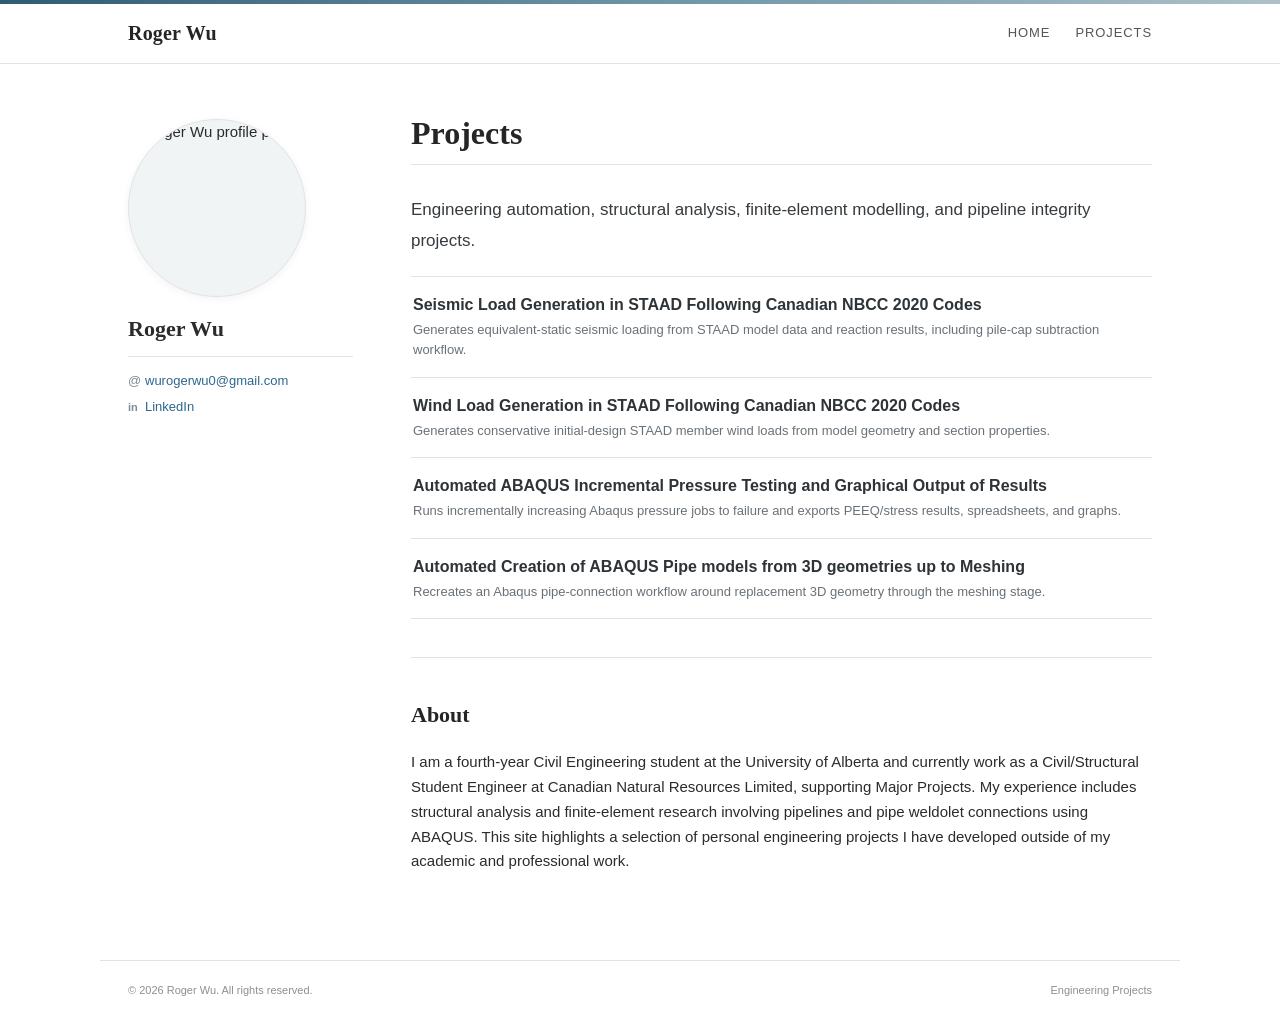
==== index.html @ 4439f19f "Publish sanitized engineering project site" ====
<!doctype html><html lang="en"><head><meta charset="utf-8"><meta name="viewport" content="width=device-width,initial-scale=1"><title>Civil Engineering Projects | Roger Wu</title><link rel="stylesheet" href="styles.css"><link rel="stylesheet" href="project-site.css"><script defer src="site.js"></script></head><body><div class="site-topline"></div><header class="topbar"><div class="topbar-inner"><a class="brand" href="index.html">Roger Wu</a><nav class="nav"><a href="index.html">Home</a><a href="projects.html">Projects</a></nav></div></header><div class="layout"><aside class="profile"><img class="profile-photo" src="https://avatars.githubusercontent.com/u/340022890?v=4" alt="Roger Wu profile photo"><h2 class="profile-name">Roger Wu</h2><div class="profile-links"><a class="email" href="mailto:wurogerwu0@gmail.com">wurogerwu0@gmail.com</a><a class="linkedin" href="https://www.linkedin.com/in/roger-wu-9042b8280/" target="_blank" rel="noreferrer">LinkedIn</a></div></aside><main class="content"><h1 class="projects-heading"><a href="projects.html">Projects</a></h1><p class="lead project-lead">Engineering automation, structural analysis, finite-element modelling, and pipeline integrity projects.</p><div class="project-list">
<a class="project-list-item" href="seismic.html"><strong>Seismic Load Generation in STAAD Following Canadian NBCC 2020 Codes</strong><span>Generates equivalent-static seismic loading from STAAD model data and reaction results, including pile-cap subtraction workflow.</span></a>
<a class="project-list-item" href="wind.html"><strong>Wind Load Generation in STAAD Following Canadian NBCC 2020 Codes</strong><span>Generates conservative initial-design STAAD member wind loads from model geometry and section properties.</span></a>
<a class="project-list-item" href="pressure.html"><strong>Automated ABAQUS Incremental Pressure Testing and Graphical Output of Results</strong><span>Runs incrementally increasing Abaqus pressure jobs to failure and exports PEEQ/stress results, spreadsheets, and graphs.</span></a>
<a class="project-list-item" href="abaqus-model-creation.html"><strong>Automated Creation of ABAQUS Pipe models from 3D geometries up to Meshing</strong><span>Recreates an Abaqus pipe-connection workflow around replacement 3D geometry through the meshing stage.</span></a>
</div><section class="home-about"><h2>About</h2><p>I am a fourth-year Civil Engineering student at the University of Alberta and currently work as a Civil/Structural Student Engineer at Canadian Natural Resources Limited, supporting Major Projects. My experience includes structural analysis and finite-element research involving pipelines and pipe weldolet connections using ABAQUS. This site highlights a selection of personal engineering projects I have developed outside of my academic and professional work.</p></section></main></div><footer><span>© 2026 Roger Wu. All rights reserved.</span><span class="footer-right">Engineering Projects</span></footer></body></html>
---- styles.css ----
:root{
  --ink:#2b2b2b;
  --muted:#6a7177;
  --link:#2d668f;
  --link-dark:#1d4d70;
  --rule:#dfe3e6;
  --panel:#f6f8f9;
  --soft:#edf3f6;
  --accent:#6f95a7;
  --accent-2:#a7bac4;
  --white:#fff;
  --max:1080px;
  --sidebar:225px;
}
*{box-sizing:border-box}
html{scroll-behavior:smooth}
body{margin:0;background:#fff;color:var(--ink);font-family:-apple-system,BlinkMacSystemFont,"Segoe UI",Roboto,Helvetica,Arial,sans-serif;font-size:15px;line-height:1.65;-webkit-font-smoothing:antialiased}
a{color:var(--link);text-decoration:none}a:hover{color:var(--link-dark);text-decoration:underline}
.site-topline{height:4px;background:linear-gradient(90deg,#315b73 0%,#6e96a7 52%,#afc0c8 100%)}
.topbar{border-bottom:1px solid var(--rule);background:rgba(255,255,255,.97);position:sticky;top:0;z-index:40}
.topbar-inner{max-width:var(--max);margin:0 auto;display:flex;align-items:center;justify-content:space-between;padding:13px 28px}
.brand{font-family:Georgia,"Times New Roman",serif;font-weight:700;font-size:20px;color:#252525;letter-spacing:.01em}.brand:hover{text-decoration:none;color:#252525}
.nav{display:flex;gap:25px;align-items:center;flex-wrap:wrap}.nav a{font-size:13px;text-transform:uppercase;letter-spacing:.07em;color:#555;padding:4px 0;border-bottom:1px solid transparent}.nav a:hover{text-decoration:none;color:var(--link);border-bottom-color:var(--link)}.nav a.active{color:var(--link-dark);border-bottom-color:var(--link-dark)}
.layout{max-width:var(--max);margin:0 auto;padding:50px 28px 70px;display:grid;grid-template-columns:var(--sidebar) minmax(0,1fr);gap:58px}
.profile{padding-top:5px}.profile .role{font-size:14px;font-weight:600;color:#3a3a3a;line-height:1.35;margin:0}.profile .institution{font-size:13px;color:var(--muted);margin:2px 0 22px}.profile-photo{width:178px;height:178px;border-radius:50%;object-fit:cover;display:block;border:1px solid #e0e4e6;background:#f1f4f5;box-shadow:0 2px 8px rgba(0,0,0,.05)}
.profile-name{font-family:Georgia,"Times New Roman",serif;font-size:22px;margin:21px 0 3px;line-height:1.25}.profile-focus{font-size:13px;color:var(--muted);line-height:1.55;margin:0 0 16px}.profile-links{display:flex;flex-direction:column;gap:5px;font-size:13px;border-top:1px solid var(--rule);padding-top:13px}.profile-links a:before{display:inline-block;width:17px;color:#7d8c94}.profile-links .email:before{content:"@"}.profile-links .linkedin:before{content:"in";font-weight:700;font-size:11px}.profile-links .github:before{content:"<>";font-size:10px}.profile-links .resume:before{content:"↓"}
.content{min-width:0}.content h1,.content h2,.content h3{font-family:Georgia,"Times New Roman",serif;color:#252525;font-weight:600}.content h1{font-size:32px;line-height:1.2;margin:0 0 26px;border-bottom:1px solid var(--rule);padding-bottom:12px}.content h2{font-size:23px;margin:35px 0 17px}.content h3{font-size:18px;margin:26px 0 9px}.content h4{font-size:14px;color:#454b50;margin:5px 0;font-weight:600}.content p{margin:0 0 16px}.lead{font-size:17px;line-height:1.78;color:#363b3f}.small{font-size:13px;color:var(--muted)}
.home-name{font-size:34px!important;border:0!important;margin-bottom:2px!important;padding:0!important}.home-rule{width:64px;height:2px;background:var(--accent);margin:15px 0 27px}.hello{font-family:Georgia,"Times New Roman",serif;font-size:18px;color:#4a4a4a;margin-bottom:18px!important}.callouts{display:grid;grid-template-columns:repeat(3,1fr);gap:15px;margin:32px 0}.callout{border-top:2px solid #8ba7b4;padding:12px 0}.callout strong{display:block;font-size:13px;text-transform:uppercase;letter-spacing:.06em;margin-bottom:3px}.callout span{font-size:13px;color:var(--muted)}
.projects-cta{display:inline-flex;align-items:center;gap:10px;margin-top:2px;padding:10px 14px;border:1px solid #c7d4da;background:#f7fafb;border-radius:4px;font-size:14px;font-weight:600;color:#315f77}.projects-cta:hover{text-decoration:none;background:#eef4f6;border-color:#91aab6;color:#244e65}.projects-cta span{font-size:18px;line-height:1;transition:transform .18s ease}.projects-cta:hover span{transform:translateX(3px)}
.home-project-grid{display:grid;grid-template-columns:repeat(2,minmax(0,1fr));gap:14px;margin-top:6px}.home-project-card{position:relative;display:block;min-height:112px;padding:18px 46px 17px 18px;border:1px solid #d5dfe4;border-radius:6px;background:linear-gradient(180deg,#fff 0%,#fbfcfd 100%);box-shadow:0 1px 2px rgba(25,45,55,.03);transition:transform .16s ease,border-color .16s ease,box-shadow .16s ease,background .16s ease}.home-project-card:hover{text-decoration:none;transform:translateY(-2px);border-color:#9fb4be;box-shadow:0 7px 18px rgba(34,62,76,.08);background:#f8fbfc}.home-project-kicker{display:block;margin-bottom:7px;font-size:10px;text-transform:uppercase;letter-spacing:.08em;font-weight:700;color:#7a8c95}.home-project-card strong{display:block;font-family:Georgia,"Times New Roman",serif;font-size:17px;line-height:1.35;color:#2d3438;font-weight:600}.home-project-arrow{position:absolute;right:17px;top:50%;transform:translateY(-50%);font-size:23px;color:#7897a6;transition:transform .16s ease,color .16s ease}.home-project-card:hover .home-project-arrow{transform:translate(4px,-50%);color:#315f77}
.section-note{font-size:13px;color:var(--muted);margin-top:-11px!important}.profile-badges{display:flex;gap:9px;flex-wrap:wrap;margin:12px 0 26px}.profile-badges a,.profile-badges span{border:1px solid #cfd9de;background:#f8fafb;border-radius:2px;padding:5px 9px;font-size:12px;color:#51636d}.profile-badges a:hover{text-decoration:none;border-color:#8aa4b1;color:#315b73}
.publications{padding-left:23px}.publications li{padding-left:7px;margin:0 0 16px}.publications em{color:#555}.citation-title{font-weight:600;color:#2d3438}.research-project{margin:36px 0 48px}.research-project h3{margin-top:0}.research-meta{font-size:13px;color:#626a70;margin-bottom:3px!important}.funding{font-size:12px;color:#7a8389;font-style:italic;margin-bottom:15px!important}.research-visual{height:210px;border:1px solid #d8e0e4;background:#f3f6f7;position:relative;overflow:hidden;margin:18px 0 16px}.research-visual svg{width:100%;height:100%;display:block}.caption{font-size:12px;color:#737b80;margin-top:-10px!important}.project-index{display:flex;gap:7px 18px;flex-wrap:wrap;border-bottom:1px solid var(--rule);padding:0 0 14px;margin:0 0 28px}.project-tab{appearance:none;border:0;background:none;padding:2px 0;font:inherit;font-size:13px;color:var(--link);cursor:pointer}.project-tab:hover{text-decoration:underline}.project-tab.active{font-weight:700;color:#2e3e47;text-decoration:none}.project-panel{display:none}.project-panel.active{display:block}.project-header{margin-bottom:18px}.project-header h2{margin:0 0 5px}.project-meta{font-size:13px;color:var(--muted)}.facts{display:flex;gap:7px;flex-wrap:wrap;margin:13px 0 21px}.facts span{background:#eef3f5;border:1px solid #d5e0e5;padding:3px 8px;font-size:12px;color:#50616a;border-radius:2px}
.tool-shell{border:1px solid #cfd7db;background:#fff;margin:20px 0 38px}.tool-head{background:#f4f6f7;border-bottom:1px solid #d7dfe3;padding:12px 15px;display:flex;align-items:center;justify-content:space-between;gap:14px;flex-wrap:wrap}.tool-head strong{font-family:Georgia,"Times New Roman",serif;font-size:16px}.runtime{font-size:11px;color:#65737b}.tool-body{padding:16px}.toolbar{display:flex;justify-content:space-between;align-items:flex-end;gap:16px;flex-wrap:wrap;margin-bottom:14px}.mode{display:flex;border:1px solid #bfcbd1}.mode button{border:0;border-right:1px solid #bfcbd1;background:#fff;padding:7px 11px;font-size:11px;font-weight:700;cursor:pointer;color:#53616a}.mode button:last-child{border-right:0}.mode button.active{background:#405f70;color:#fff}.actions{display:flex;gap:7px;flex-wrap:wrap}.btn{appearance:none;border:1px solid #315e78;background:#315e78;color:#fff;padding:7px 11px;font-size:12px;cursor:pointer;border-radius:2px}.btn.secondary{background:#fff;color:#315e78}.btn:hover{filter:brightness(.96)}
.inputs{display:grid;grid-template-columns:repeat(5,minmax(90px,1fr));gap:9px;margin:13px 0}.inputs.wind{grid-template-columns:repeat(4,minmax(130px,1fr))}.inputs label,.data-grid label{font-size:11px;font-weight:600;color:#555}.inputs input{display:block;width:100%;border:1px solid #c8d0d4;padding:7px 8px;margin-top:4px;font:inherit;font-size:12px;background:#fff}.checkbox{display:flex!important;align-items:center;gap:6px;padding:17px 0 0}.checkbox input{width:auto;margin:0}.data-grid{display:grid;grid-template-columns:1fr 1fr;gap:12px}.data-grid.three{grid-template-columns:repeat(3,1fr)}.data-grid label span{display:block;font-weight:400;color:#7d858a;margin:2px 0 4px}.data-grid textarea{width:100%;min-height:195px;resize:vertical;border:1px solid #c8d0d4;padding:8px;font-family:"SFMono-Regular",Consolas,"Liberation Mono",monospace;font-size:11px;line-height:1.45}.status{margin:13px 0;background:#f4f7f8;border-left:3px solid #7a99a8;padding:8px 10px;font-size:12px;color:#53616a}.status.error{border-left-color:#a65454;color:#8b3838;background:#fbf4f4}.metrics{display:grid;grid-template-columns:repeat(3,1fr);gap:1px;background:#dfe4e6;border:1px solid #dfe4e6;margin:13px 0}.metric{background:#fff;padding:8px 10px}.metric span{display:block;text-transform:uppercase;letter-spacing:.04em;color:#7c858a;font-size:9px}.metric strong{font-size:13px}.outputs{margin-top:14px}.output-box{border:1px solid #d0d8dc}.output-title{display:flex;justify-content:space-between;align-items:center;background:#f5f7f8;border-bottom:1px solid #d0d8dc;padding:7px 9px;font-size:11px;font-weight:700}.output-title button{border:0;background:none;color:var(--link);font-size:11px;cursor:pointer}.output-box pre{margin:0;min-height:145px;max-height:250px;overflow:auto;padding:10px;font-size:10px;background:#fff;white-space:pre-wrap}.graph{border:1px solid #d0d8dc;min-height:300px;display:flex;align-items:center;justify-content:center;background:#fff;color:#7b8489;margin-top:14px}.graph img{max-width:100%;display:block}.tech-figure{height:280px;border:1px solid #d8e0e4;background:#f6f8f9;margin:20px 0;position:relative;overflow:hidden}.tech-figure svg{width:100%;height:100%;display:block}.runtime-line{font-size:12px;color:#66747c;border-top:1px solid var(--rule);padding-top:14px;margin-top:28px}.runtime-dot{width:7px;height:7px;border-radius:50%;background:#7e9ead;display:inline-block;margin-right:6px}
.cv-section{margin:0 0 33px}.cv-row{display:grid;grid-template-columns:minmax(0,1fr) auto;gap:20px;margin:0 0 18px}.cv-row strong{display:block}.cv-row .sub{font-size:13px;color:#5e676d}.cv-row time{font-size:12px;color:#6f777c;white-space:nowrap}.bullets{margin:7px 0 0;padding-left:19px}.bullets li{margin:4px 0}.skills-table{border-collapse:collapse;width:100%}.skills-table th,.skills-table td{border-top:1px solid var(--rule);padding:9px 7px;text-align:left;vertical-align:top}.skills-table th{width:125px;font-size:12px;text-transform:uppercase;letter-spacing:.04em;color:#657078}
footer{border-top:1px solid var(--rule);max-width:var(--max);margin:0 auto;padding:20px 28px 35px;color:#8a9094;font-size:11px;display:flex;justify-content:space-between;gap:20px}.footer-right{text-align:right}
@media(max-width:800px){.topbar-inner{align-items:flex-start;gap:10px}.nav{gap:10px 15px}.nav a{font-size:11px}.layout{grid-template-columns:1fr;gap:30px;padding-top:30px}.profile{text-align:center}.profile-photo{margin:0 auto;width:150px;height:150px}.profile-links{align-items:center}.content h1{font-size:28px}.callouts{grid-template-columns:1fr}.home-project-grid{grid-template-columns:1fr}.inputs,.inputs.wind{grid-template-columns:repeat(2,1fr)}.data-grid,.data-grid.three{grid-template-columns:1fr}.metrics{grid-template-columns:repeat(2,1fr)}.profile-badges{justify-content:center}footer{flex-direction:column}.footer-right{text-align:left}}
@media(max-width:480px){.topbar-inner{display:block}.brand{display:block;margin-bottom:8px}.nav{gap:8px 13px}.layout{padding-left:18px;padding-right:18px}.inputs,.inputs.wind,.metrics{grid-template-columns:1fr}.cv-row{grid-template-columns:1fr}.cv-row time{margin-top:-12px}.home-project-card{min-height:100px;padding:16px 42px 15px 15px}.home-project-card strong{font-size:16px}}
---- project-site.css ----
/* Project-specific layout kept intentionally plain. */
.projects-heading{font-family:Georgia,"Times New Roman",serif!important;font-size:32px!important;line-height:1.2;margin:0 0 25px!important;border-bottom:1px solid var(--rule)!important;padding-bottom:12px!important}.projects-heading a{color:#252525}.projects-heading a:hover{color:var(--link);text-decoration:none}.project-lead{margin-top:30px!important;margin-bottom:20px!important}
.project-list{margin:4px 0 38px;border-top:1px solid #dfe3e6}.project-list-item{display:block;padding:17px 2px 16px;border-bottom:1px solid #dfe3e6;color:#2b2b2b}.project-list-item:hover{text-decoration:none;background:#fafafa}.project-list-item strong{display:block;font-family:-apple-system,BlinkMacSystemFont,"Segoe UI",Roboto,Helvetica,Arial,sans-serif;font-size:16px;line-height:1.4;font-weight:600;color:#2d3337;margin-bottom:4px}.project-list-item span{display:block;font-size:13px;line-height:1.55;color:#697178;max-width:720px}.home-about{border-top:1px solid var(--rule);padding-top:4px;margin-top:18px}.home-about h2{font-size:22px}.home-about p{max-width:760px}
.project-page-tabs{display:flex;flex-wrap:wrap;gap:0;margin:0 0 28px;padding-bottom:10px;border-bottom:1px solid var(--rule)}.project-page-tabs a{font-family:-apple-system,BlinkMacSystemFont,"Segoe UI",Roboto,Helvetica,Arial,sans-serif;font-size:12px;color:#59656c;padding:2px 14px 2px 0;margin-right:14px;border-right:1px solid #d6dcdf}.project-page-tabs a:last-child{border-right:0}.project-page-tabs a:hover{color:#245d7c;text-decoration:underline}.project-page-tabs a.active{font-weight:700;color:#2e3e47}
.simple-download{font-weight:600}.tools-line{font-size:12.5px;color:#687178;border-top:1px solid var(--rule);padding-top:12px;margin-top:30px!important}.project-bullets{margin:8px 0 30px;padding-left:20px}.project-bullets li{margin:6px 0}
/* Keep the interactive tools utilitarian rather than app-like. */
.tool-shell{border:1px solid #cfd7db;box-shadow:none}.tool-head{background:#f7f7f7}.btn{border-radius:0!important;background:#fff!important;color:#333!important;border:1px solid #999!important;font-weight:400!important}.btn:hover{background:#f2f2f2!important}.mode button{border-radius:0!important;background:#fff!important;color:#444!important}.mode button.active{background:#e9e9e9!important;color:#222!important}.output-title button{font-weight:400}.runtime-line{color:#72787c}.runtime-dot{background:#999}
.profile{padding-top:5px}.profile-photo{margin-bottom:18px}.profile-name{margin-top:0!important}.profile-links{margin-top:13px}.profile-links .email:before{content:"@"}.profile-links .linkedin:before{content:"in"}.profile .role,.profile .institution,.profile-focus,.profile-links .github,.profile-links .resume{display:none!important}
@media(max-width:800px){.project-page-tabs a{font-size:11px;margin-right:9px;padding-right:9px}.project-list-item{padding:14px 1px}.project-list-item strong{font-size:15px}}
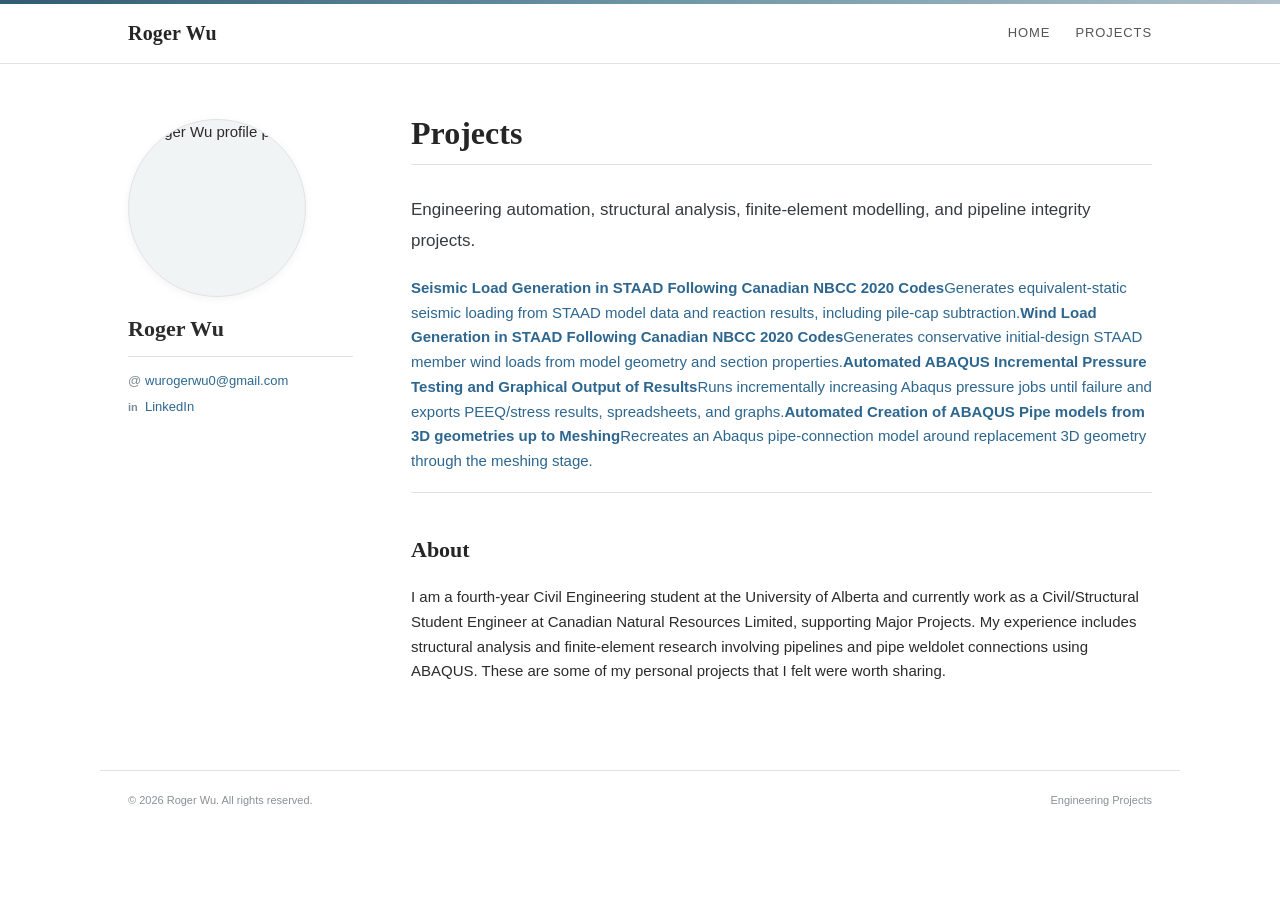
==== commit e097e6e6: "Refine homepage project grid and about text" ====
--- a/index.html
+++ b/index.html
@@ -1,6 +1 @@
-<!doctype html><html lang="en"><head><meta charset="utf-8"><meta name="viewport" content="width=device-width,initial-scale=1"><title>Civil Engineering Projects | Roger Wu</title><link rel="stylesheet" href="styles.css"><link rel="stylesheet" href="project-site.css"><script defer src="site.js"></script></head><body><div class="site-topline"></div><header class="topbar"><div class="topbar-inner"><a class="brand" href="index.html">Roger Wu</a><nav class="nav"><a href="index.html">Home</a><a href="projects.html">Projects</a></nav></div></header><div class="layout"><aside class="profile"><img class="profile-photo" src="https://avatars.githubusercontent.com/u/340022890?v=4" alt="Roger Wu profile photo"><h2 class="profile-name">Roger Wu</h2><div class="profile-links"><a class="email" href="mailto:wurogerwu0@gmail.com">wurogerwu0@gmail.com</a><a class="linkedin" href="https://www.linkedin.com/in/roger-wu-9042b8280/" target="_blank" rel="noreferrer">LinkedIn</a></div></aside><main class="content"><h1 class="projects-heading"><a href="projects.html">Projects</a></h1><p class="lead project-lead">Engineering automation, structural analysis, finite-element modelling, and pipeline integrity projects.</p><div class="project-list">
-<a class="project-list-item" href="seismic.html"><strong>Seismic Load Generation in STAAD Following Canadian NBCC 2020 Codes</strong><span>Generates equivalent-static seismic loading from STAAD model data and reaction results, including pile-cap subtraction workflow.</span></a>
-<a class="project-list-item" href="wind.html"><strong>Wind Load Generation in STAAD Following Canadian NBCC 2020 Codes</strong><span>Generates conservative initial-design STAAD member wind loads from model geometry and section properties.</span></a>
-<a class="project-list-item" href="pressure.html"><strong>Automated ABAQUS Incremental Pressure Testing and Graphical Output of Results</strong><span>Runs incrementally increasing Abaqus pressure jobs to failure and exports PEEQ/stress results, spreadsheets, and graphs.</span></a>
-<a class="project-list-item" href="abaqus-model-creation.html"><strong>Automated Creation of ABAQUS Pipe models from 3D geometries up to Meshing</strong><span>Recreates an Abaqus pipe-connection workflow around replacement 3D geometry through the meshing stage.</span></a>
-</div><section class="home-about"><h2>About</h2><p>I am a fourth-year Civil Engineering student at the University of Alberta and currently work as a Civil/Structural Student Engineer at Canadian Natural Resources Limited, supporting Major Projects. My experience includes structural analysis and finite-element research involving pipelines and pipe weldolet connections using ABAQUS. This site highlights a selection of personal engineering projects I have developed outside of my academic and professional work.</p></section></main></div><footer><span>© 2026 Roger Wu. All rights reserved.</span><span class="footer-right">Engineering Projects</span></footer></body></html>+<!doctype html><html lang="en"><head><meta charset="utf-8"><meta name="viewport" content="width=device-width,initial-scale=1"><title>Civil Engineering Projects | Roger Wu</title><link rel="stylesheet" href="styles.css"><link rel="stylesheet" href="project-site.css"><script defer src="site.js"></script></head><body><div class="site-topline"></div><header class="topbar"><div class="topbar-inner"><a class="brand" href="index.html">Roger Wu</a><nav class="nav"><a href="index.html">Home</a><a href="projects.html">Projects</a></nav></div></header><div class="layout"><aside class="profile"><img class="profile-photo" src="https://avatars.githubusercontent.com/u/340022890?v=4" alt="Roger Wu profile photo"><h2 class="profile-name">Roger Wu</h2><div class="profile-links"><a class="email" href="mailto:wurogerwu0@gmail.com">wurogerwu0@gmail.com</a><a class="linkedin" href="https://www.linkedin.com/in/roger-wu-9042b8280/" target="_blank" rel="noreferrer">LinkedIn</a></div></aside><main class="content"><h1 class="projects-heading"><a href="projects.html">Projects</a></h1><p class="lead project-lead">Engineering automation, structural analysis, finite-element modelling, and pipeline integrity projects.</p><div class="project-grid"><a class="project-card" href="seismic.html"><strong>Seismic Load Generation in STAAD Following Canadian NBCC 2020 Codes</strong><span>Generates equivalent-static seismic loading from STAAD model data and reaction results, including pile-cap subtraction.</span></a><a class="project-card" href="wind.html"><strong>Wind Load Generation in STAAD Following Canadian NBCC 2020 Codes</strong><span>Generates conservative initial-design STAAD member wind loads from model geometry and section properties.</span></a><a class="project-card" href="pressure.html"><strong>Automated ABAQUS Incremental Pressure Testing and Graphical Output of Results</strong><span>Runs incrementally increasing Abaqus pressure jobs until failure and exports PEEQ/stress results, spreadsheets, and graphs.</span></a><a class="project-card" href="abaqus-model-creation.html"><strong>Automated Creation of ABAQUS Pipe models from 3D geometries up to Meshing</strong><span>Recreates an Abaqus pipe-connection model around replacement 3D geometry through the meshing stage.</span></a></div><section class="home-about"><h2>About</h2><p>I am a fourth-year Civil Engineering student at the University of Alberta and currently work as a Civil/Structural Student Engineer at Canadian Natural Resources Limited, supporting Major Projects. My experience includes structural analysis and finite-element research involving pipelines and pipe weldolet connections using ABAQUS. These are some of my personal projects that I felt were worth sharing.</p></section></main></div><footer><span>© 2026 Roger Wu. All rights reserved.</span><span class="footer-right">Engineering Projects</span></footer></body></html>
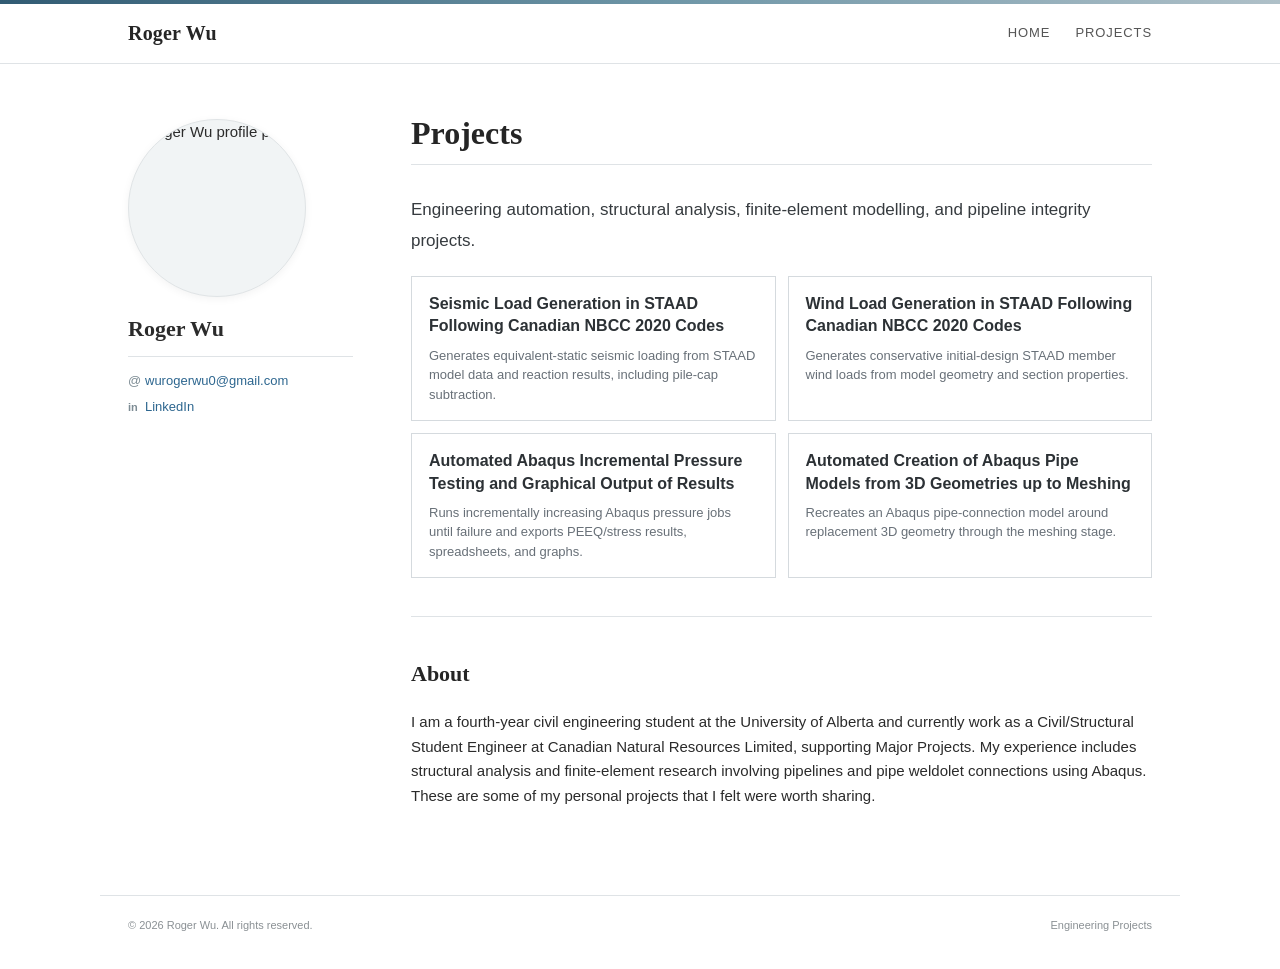
==== commit fd8eb2c1: "Normalize website capitalization" ====
--- a/index.html
+++ b/index.html
@@ -1 +1 @@
-<!doctype html><html lang="en"><head><meta charset="utf-8"><meta name="viewport" content="width=device-width,initial-scale=1"><title>Civil Engineering Projects | Roger Wu</title><link rel="stylesheet" href="styles.css"><link rel="stylesheet" href="project-site.css"><script defer src="site.js"></script></head><body><div class="site-topline"></div><header class="topbar"><div class="topbar-inner"><a class="brand" href="index.html">Roger Wu</a><nav class="nav"><a href="index.html">Home</a><a href="projects.html">Projects</a></nav></div></header><div class="layout"><aside class="profile"><img class="profile-photo" src="https://avatars.githubusercontent.com/u/340022890?v=4" alt="Roger Wu profile photo"><h2 class="profile-name">Roger Wu</h2><div class="profile-links"><a class="email" href="mailto:wurogerwu0@gmail.com">wurogerwu0@gmail.com</a><a class="linkedin" href="https://www.linkedin.com/in/roger-wu-9042b8280/" target="_blank" rel="noreferrer">LinkedIn</a></div></aside><main class="content"><h1 class="projects-heading"><a href="projects.html">Projects</a></h1><p class="lead project-lead">Engineering automation, structural analysis, finite-element modelling, and pipeline integrity projects.</p><div class="project-grid"><a class="project-card" href="seismic.html"><strong>Seismic Load Generation in STAAD Following Canadian NBCC 2020 Codes</strong><span>Generates equivalent-static seismic loading from STAAD model data and reaction results, including pile-cap subtraction.</span></a><a class="project-card" href="wind.html"><strong>Wind Load Generation in STAAD Following Canadian NBCC 2020 Codes</strong><span>Generates conservative initial-design STAAD member wind loads from model geometry and section properties.</span></a><a class="project-card" href="pressure.html"><strong>Automated ABAQUS Incremental Pressure Testing and Graphical Output of Results</strong><span>Runs incrementally increasing Abaqus pressure jobs until failure and exports PEEQ/stress results, spreadsheets, and graphs.</span></a><a class="project-card" href="abaqus-model-creation.html"><strong>Automated Creation of ABAQUS Pipe models from 3D geometries up to Meshing</strong><span>Recreates an Abaqus pipe-connection model around replacement 3D geometry through the meshing stage.</span></a></div><section class="home-about"><h2>About</h2><p>I am a fourth-year Civil Engineering student at the University of Alberta and currently work as a Civil/Structural Student Engineer at Canadian Natural Resources Limited, supporting Major Projects. My experience includes structural analysis and finite-element research involving pipelines and pipe weldolet connections using ABAQUS. These are some of my personal projects that I felt were worth sharing.</p></section></main></div><footer><span>© 2026 Roger Wu. All rights reserved.</span><span class="footer-right">Engineering Projects</span></footer></body></html>+<!doctype html><html lang="en"><head><meta charset="utf-8"><meta name="viewport" content="width=device-width,initial-scale=1"><title>Civil Engineering Projects | Roger Wu</title><link rel="stylesheet" href="styles.css"><link rel="stylesheet" href="project-site.css"><script defer src="site.js"></script></head><body><div class="site-topline"></div><header class="topbar"><div class="topbar-inner"><a class="brand" href="index.html">Roger Wu</a><nav class="nav"><a href="index.html">Home</a><a href="projects.html">Projects</a></nav></div></header><div class="layout"><aside class="profile"><img class="profile-photo" src="https://avatars.githubusercontent.com/u/340022890?v=4" alt="Roger Wu profile photo"><h2 class="profile-name">Roger Wu</h2><div class="profile-links"><a class="email" href="mailto:wurogerwu0@gmail.com">wurogerwu0@gmail.com</a><a class="linkedin" href="https://www.linkedin.com/in/roger-wu-9042b8280/" target="_blank" rel="noreferrer">LinkedIn</a></div></aside><main class="content"><h1 class="projects-heading"><a href="projects.html">Projects</a></h1><p class="lead project-lead">Engineering automation, structural analysis, finite-element modelling, and pipeline integrity projects.</p><div class="project-grid"><a class="project-card" href="seismic.html"><strong>Seismic Load Generation in STAAD Following Canadian NBCC 2020 Codes</strong><span>Generates equivalent-static seismic loading from STAAD model data and reaction results, including pile-cap subtraction.</span></a><a class="project-card" href="wind.html"><strong>Wind Load Generation in STAAD Following Canadian NBCC 2020 Codes</strong><span>Generates conservative initial-design STAAD member wind loads from model geometry and section properties.</span></a><a class="project-card" href="pressure.html"><strong>Automated Abaqus Incremental Pressure Testing and Graphical Output of Results</strong><span>Runs incrementally increasing Abaqus pressure jobs until failure and exports PEEQ/stress results, spreadsheets, and graphs.</span></a><a class="project-card" href="abaqus-model-creation.html"><strong>Automated Creation of Abaqus Pipe Models from 3D Geometries up to Meshing</strong><span>Recreates an Abaqus pipe-connection model around replacement 3D geometry through the meshing stage.</span></a></div><section class="home-about"><h2>About</h2><p>I am a fourth-year civil engineering student at the University of Alberta and currently work as a Civil/Structural Student Engineer at Canadian Natural Resources Limited, supporting Major Projects. My experience includes structural analysis and finite-element research involving pipelines and pipe weldolet connections using Abaqus. These are some of my personal projects that I felt were worth sharing.</p></section></main></div><footer><span>© 2026 Roger Wu. All rights reserved.</span><span class="footer-right">Engineering Projects</span></footer></body></html>
--- a/project-site.css
+++ b/project-site.css
@@ -1,9 +1,9 @@
-/* Project-specific layout kept intentionally plain. */
+/* Project pages are intentionally plain and academic. */
 .projects-heading{font-family:Georgia,"Times New Roman",serif!important;font-size:32px!important;line-height:1.2;margin:0 0 25px!important;border-bottom:1px solid var(--rule)!important;padding-bottom:12px!important}.projects-heading a{color:#252525}.projects-heading a:hover{color:var(--link);text-decoration:none}.project-lead{margin-top:30px!important;margin-bottom:20px!important}
-.project-list{margin:4px 0 38px;border-top:1px solid #dfe3e6}.project-list-item{display:block;padding:17px 2px 16px;border-bottom:1px solid #dfe3e6;color:#2b2b2b}.project-list-item:hover{text-decoration:none;background:#fafafa}.project-list-item strong{display:block;font-family:-apple-system,BlinkMacSystemFont,"Segoe UI",Roboto,Helvetica,Arial,sans-serif;font-size:16px;line-height:1.4;font-weight:600;color:#2d3337;margin-bottom:4px}.project-list-item span{display:block;font-size:13px;line-height:1.55;color:#697178;max-width:720px}.home-about{border-top:1px solid var(--rule);padding-top:4px;margin-top:18px}.home-about h2{font-size:22px}.home-about p{max-width:760px}
+.project-grid{display:grid;grid-template-columns:repeat(2,minmax(0,1fr));gap:12px;margin:8px 0 38px}.project-card{display:block;border:1px solid #d5dade;background:#fff;padding:16px 17px;color:#2b2b2b;min-height:118px;border-radius:0}.project-card:hover{background:#fafafa;text-decoration:none;border-color:#bfc7cc}.project-card strong{display:block;font-family:-apple-system,BlinkMacSystemFont,"Segoe UI",Roboto,Helvetica,Arial,sans-serif;font-size:16px;line-height:1.4;font-weight:600;color:#2c3135;margin-bottom:8px}.project-card span{display:block;font-size:13px;line-height:1.5;color:#687078}.home-about{border-top:1px solid var(--rule);padding-top:4px;margin-top:18px}.home-about h2{font-size:22px}.home-about p{max-width:760px}
 .project-page-tabs{display:flex;flex-wrap:wrap;gap:0;margin:0 0 28px;padding-bottom:10px;border-bottom:1px solid var(--rule)}.project-page-tabs a{font-family:-apple-system,BlinkMacSystemFont,"Segoe UI",Roboto,Helvetica,Arial,sans-serif;font-size:12px;color:#59656c;padding:2px 14px 2px 0;margin-right:14px;border-right:1px solid #d6dcdf}.project-page-tabs a:last-child{border-right:0}.project-page-tabs a:hover{color:#245d7c;text-decoration:underline}.project-page-tabs a.active{font-weight:700;color:#2e3e47}
 .simple-download{font-weight:600}.tools-line{font-size:12.5px;color:#687178;border-top:1px solid var(--rule);padding-top:12px;margin-top:30px!important}.project-bullets{margin:8px 0 30px;padding-left:20px}.project-bullets li{margin:6px 0}
-/* Keep the interactive tools utilitarian rather than app-like. */
-.tool-shell{border:1px solid #cfd7db;box-shadow:none}.tool-head{background:#f7f7f7}.btn{border-radius:0!important;background:#fff!important;color:#333!important;border:1px solid #999!important;font-weight:400!important}.btn:hover{background:#f2f2f2!important}.mode button{border-radius:0!important;background:#fff!important;color:#444!important}.mode button.active{background:#e9e9e9!important;color:#222!important}.output-title button{font-weight:400}.runtime-line{color:#72787c}.runtime-dot{background:#999}
+/* Spreadsheet-style web tools */
+.tool-shell{border:1px solid #bfc5c9;box-shadow:none;background:#fff;border-radius:0;overflow:hidden}.tool-head{background:#fff;border-bottom:1px solid #bfc5c9;padding:8px 10px}.tool-body{padding:12px}.toolbar{display:flex;justify-content:space-between;gap:16px;align-items:flex-start;margin-bottom:12px}.btn,.mode button,.sheet-action{border-radius:0!important;background:#fff!important;color:#222!important;border:1px solid #8f969a!important;font-weight:400!important;padding:5px 9px}.btn:hover,.mode button:hover,.sheet-action:hover{background:#f2f2f2!important}.mode button.active{background:#e9e9e9!important;color:#111!important}.sheet-params{display:grid;grid-template-columns:repeat(5,minmax(90px,1fr));gap:0;border:1px solid #9da3a7;margin:10px 0 14px;max-width:760px;border-radius:0;overflow:hidden}.sheet-params.wind{grid-template-columns:repeat(3,minmax(110px,1fr));max-width:500px}.sheet-params label{display:block;margin:0;border-right:1px solid #9da3a7;font-size:11px;font-weight:600;text-align:center;background:#f5f5f5}.sheet-params label:last-child{border-right:0}.sheet-params span{display:block;padding:4px 5px;border-bottom:1px solid #9da3a7}.sheet-params input{display:block;width:100%;box-sizing:border-box;border:0;border-radius:0;padding:6px 5px;text-align:center;background:#fff;font:inherit;font-weight:400}.sheet-grid-wrap{display:grid;grid-template-columns:repeat(2,minmax(0,1fr));gap:12px}.sheet-grid-wrap.three{grid-template-columns:1fr 1.65fr 2fr}.sheet-block{border:1px solid #9da3a7;background:#fff;min-width:0;border-radius:0;overflow:hidden}.sheet-title{display:flex;justify-content:space-between;align-items:center;border-bottom:1px solid #9da3a7;padding:5px 7px;font-size:11px;font-weight:700;background:#f5f5f5}.sheet-actions{display:flex;gap:5px;flex-wrap:wrap}.sheet-action{font-size:10px;padding:2px 6px!important}.sheet-scroll{overflow:auto;max-height:300px}.sheet-table{border-collapse:collapse;width:100%;min-width:420px;font-family:-apple-system,BlinkMacSystemFont,"Segoe UI",Roboto,Helvetica,Arial,sans-serif;font-size:11px}.sheet-table th,.sheet-table td{border-right:1px solid #b7bdc1;border-bottom:1px solid #b7bdc1;padding:4px 5px;min-width:58px;height:22px;text-align:center;white-space:nowrap}.sheet-table th{background:#f3f3f3;font-weight:600}.sheet-table td{background:#fff;outline:none}.sheet-table td:focus{box-shadow:inset 0 0 0 1px #5b7f93}.sheet-table th:last-child,.sheet-table td:last-child{border-right:0}.status{margin:12px 0;font-size:12px;color:#5f666b}.metrics{display:flex;flex-wrap:wrap;gap:8px;margin:8px 0 12px}.metric{border:1px solid #c6cbce;padding:6px 8px;min-width:110px;background:#fff;border-radius:0}.metric span{display:block;font-size:10px;color:#6a7176}.metric strong{display:block;font-size:12px;margin-top:2px}.data-grid.outputs{display:grid;grid-template-columns:repeat(2,minmax(0,1fr));gap:12px}.output-box{border:1px solid #aeb5b9;background:#fff;border-radius:0;overflow:hidden}.output-title{display:flex;justify-content:space-between;align-items:center;padding:5px 7px;border-bottom:1px solid #aeb5b9;background:#f5f5f5;font-size:11px;font-weight:600}.output-title button{font-size:10px;border:1px solid #999;background:#fff;padding:2px 6px;border-radius:0}.output-box pre{margin:0;padding:8px;min-height:110px;overflow:auto;background:#fff;font-size:11px}.runtime-line{color:#72787c}.runtime-dot{background:#999}
 .profile{padding-top:5px}.profile-photo{margin-bottom:18px}.profile-name{margin-top:0!important}.profile-links{margin-top:13px}.profile-links .email:before{content:"@"}.profile-links .linkedin:before{content:"in"}.profile .role,.profile .institution,.profile-focus,.profile-links .github,.profile-links .resume{display:none!important}
-@media(max-width:800px){.project-page-tabs a{font-size:11px;margin-right:9px;padding-right:9px}.project-list-item{padding:14px 1px}.project-list-item strong{font-size:15px}}+@media(max-width:900px){.sheet-grid-wrap.three{grid-template-columns:1fr}.sheet-params{grid-template-columns:repeat(2,minmax(100px,1fr))}.sheet-params label{border-bottom:1px solid #9da3a7}.project-grid{grid-template-columns:1fr}}@media(max-width:800px){.project-page-tabs a{font-size:11px;margin-right:9px;padding-right:9px}.sheet-grid-wrap,.data-grid.outputs{grid-template-columns:1fr}.project-card{min-height:0}.project-card strong{font-size:15px}}
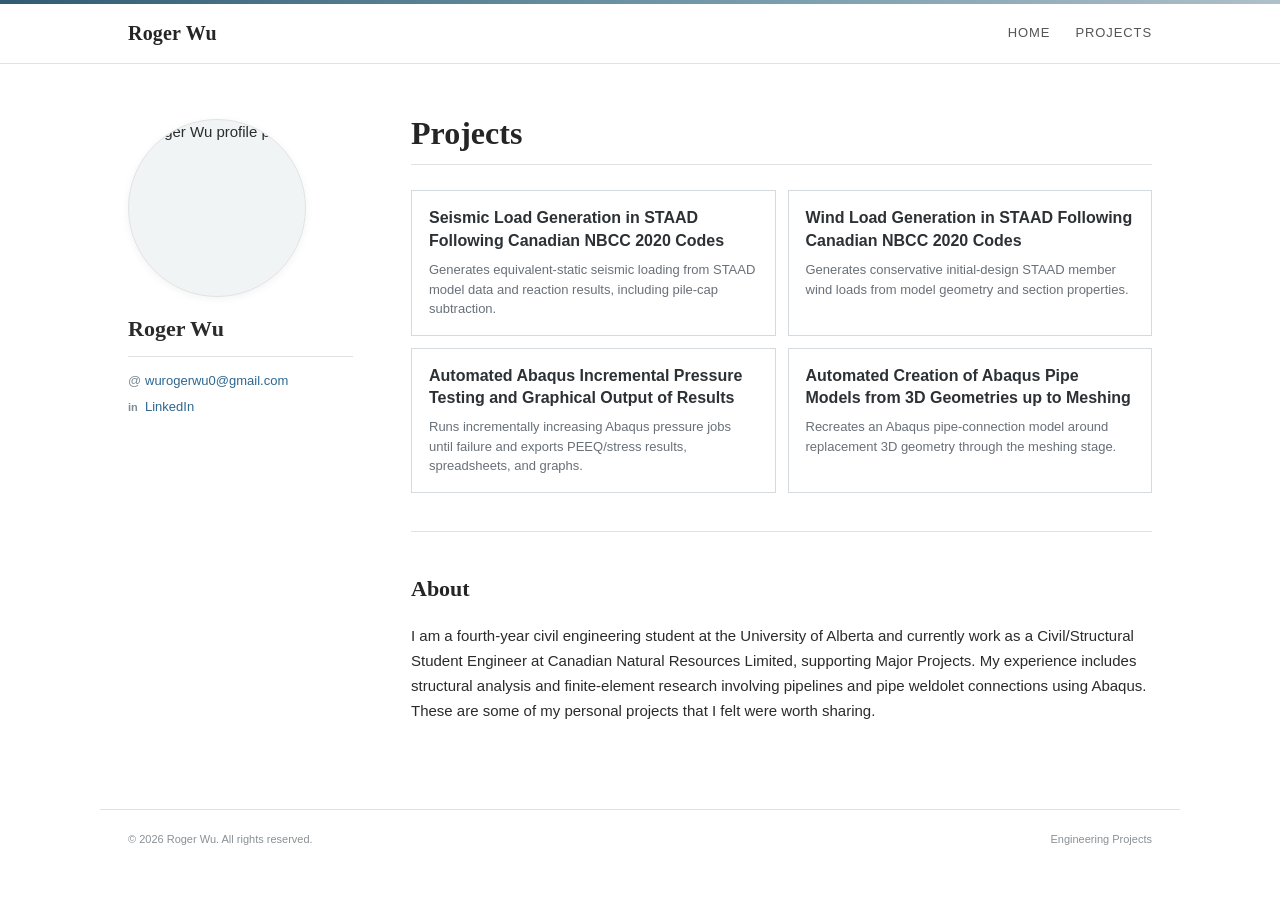
==== commit 1b526020: "Remove project intro sentence from homepage" ====
--- a/index.html
+++ b/index.html
@@ -1 +1 @@
-<!doctype html><html lang="en"><head><meta charset="utf-8"><meta name="viewport" content="width=device-width,initial-scale=1"><title>Civil Engineering Projects | Roger Wu</title><link rel="stylesheet" href="styles.css"><link rel="stylesheet" href="project-site.css"><script defer src="site.js"></script></head><body><div class="site-topline"></div><header class="topbar"><div class="topbar-inner"><a class="brand" href="index.html">Roger Wu</a><nav class="nav"><a href="index.html">Home</a><a href="projects.html">Projects</a></nav></div></header><div class="layout"><aside class="profile"><img class="profile-photo" src="https://avatars.githubusercontent.com/u/340022890?v=4" alt="Roger Wu profile photo"><h2 class="profile-name">Roger Wu</h2><div class="profile-links"><a class="email" href="mailto:wurogerwu0@gmail.com">wurogerwu0@gmail.com</a><a class="linkedin" href="https://www.linkedin.com/in/roger-wu-9042b8280/" target="_blank" rel="noreferrer">LinkedIn</a></div></aside><main class="content"><h1 class="projects-heading"><a href="projects.html">Projects</a></h1><p class="lead project-lead">Engineering automation, structural analysis, finite-element modelling, and pipeline integrity projects.</p><div class="project-grid"><a class="project-card" href="seismic.html"><strong>Seismic Load Generation in STAAD Following Canadian NBCC 2020 Codes</strong><span>Generates equivalent-static seismic loading from STAAD model data and reaction results, including pile-cap subtraction.</span></a><a class="project-card" href="wind.html"><strong>Wind Load Generation in STAAD Following Canadian NBCC 2020 Codes</strong><span>Generates conservative initial-design STAAD member wind loads from model geometry and section properties.</span></a><a class="project-card" href="pressure.html"><strong>Automated Abaqus Incremental Pressure Testing and Graphical Output of Results</strong><span>Runs incrementally increasing Abaqus pressure jobs until failure and exports PEEQ/stress results, spreadsheets, and graphs.</span></a><a class="project-card" href="abaqus-model-creation.html"><strong>Automated Creation of Abaqus Pipe Models from 3D Geometries up to Meshing</strong><span>Recreates an Abaqus pipe-connection model around replacement 3D geometry through the meshing stage.</span></a></div><section class="home-about"><h2>About</h2><p>I am a fourth-year civil engineering student at the University of Alberta and currently work as a Civil/Structural Student Engineer at Canadian Natural Resources Limited, supporting Major Projects. My experience includes structural analysis and finite-element research involving pipelines and pipe weldolet connections using Abaqus. These are some of my personal projects that I felt were worth sharing.</p></section></main></div><footer><span>© 2026 Roger Wu. All rights reserved.</span><span class="footer-right">Engineering Projects</span></footer></body></html>+<!doctype html><html lang="en"><head><meta charset="utf-8"><meta name="viewport" content="width=device-width,initial-scale=1"><title>Civil Engineering Projects | Roger Wu</title><link rel="stylesheet" href="styles.css"><link rel="stylesheet" href="project-site.css"><script defer src="site.js"></script></head><body><div class="site-topline"></div><header class="topbar"><div class="topbar-inner"><a class="brand" href="index.html">Roger Wu</a><nav class="nav"><a href="index.html">Home</a><a href="projects.html">Projects</a></nav></div></header><div class="layout"><aside class="profile"><img class="profile-photo" src="https://avatars.githubusercontent.com/u/340022890?v=4" alt="Roger Wu profile photo"><h2 class="profile-name">Roger Wu</h2><div class="profile-links"><a class="email" href="mailto:wurogerwu0@gmail.com">wurogerwu0@gmail.com</a><a class="linkedin" href="https://www.linkedin.com/in/roger-wu-9042b8280/" target="_blank" rel="noreferrer">LinkedIn</a></div></aside><main class="content"><h1 class="projects-heading"><a href="projects.html">Projects</a></h1><div class="project-grid"><a class="project-card" href="seismic.html"><strong>Seismic Load Generation in STAAD Following Canadian NBCC 2020 Codes</strong><span>Generates equivalent-static seismic loading from STAAD model data and reaction results, including pile-cap subtraction.</span></a><a class="project-card" href="wind.html"><strong>Wind Load Generation in STAAD Following Canadian NBCC 2020 Codes</strong><span>Generates conservative initial-design STAAD member wind loads from model geometry and section properties.</span></a><a class="project-card" href="pressure.html"><strong>Automated Abaqus Incremental Pressure Testing and Graphical Output of Results</strong><span>Runs incrementally increasing Abaqus pressure jobs until failure and exports PEEQ/stress results, spreadsheets, and graphs.</span></a><a class="project-card" href="abaqus-model-creation.html"><strong>Automated Creation of Abaqus Pipe Models from 3D Geometries up to Meshing</strong><span>Recreates an Abaqus pipe-connection model around replacement 3D geometry through the meshing stage.</span></a></div><section class="home-about"><h2>About</h2><p>I am a fourth-year civil engineering student at the University of Alberta and currently work as a Civil/Structural Student Engineer at Canadian Natural Resources Limited, supporting Major Projects. My experience includes structural analysis and finite-element research involving pipelines and pipe weldolet connections using Abaqus. These are some of my personal projects that I felt were worth sharing.</p></section></main></div><footer><span>© 2026 Roger Wu. All rights reserved.</span><span class="footer-right">Engineering Projects</span></footer></body></html>
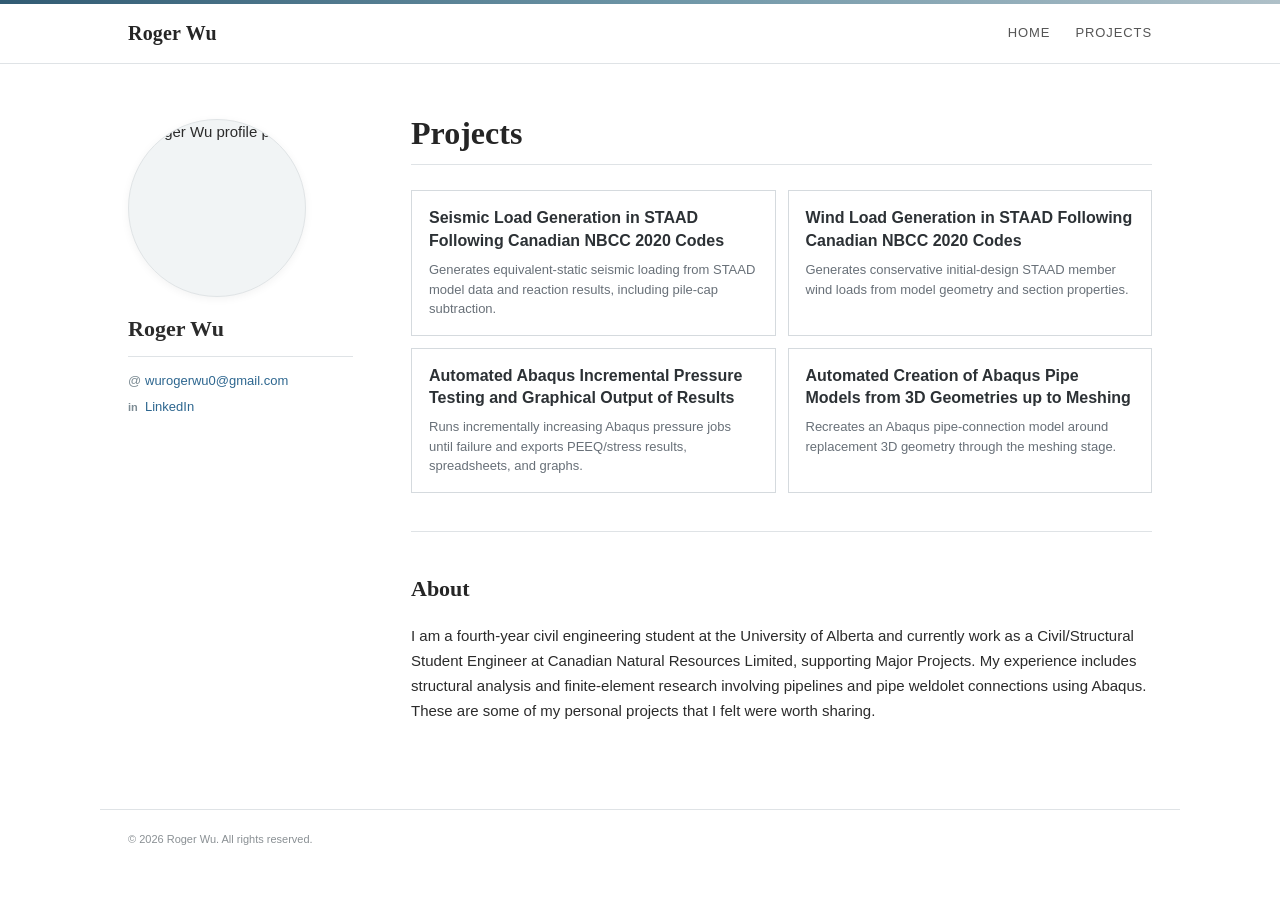
==== commit 50dfc9a8: "Remove Engineering Projects footer heading" ====
--- a/index.html
+++ b/index.html
@@ -1 +1 @@
-<!doctype html><html lang="en"><head><meta charset="utf-8"><meta name="viewport" content="width=device-width,initial-scale=1"><title>Civil Engineering Projects | Roger Wu</title><link rel="stylesheet" href="styles.css"><link rel="stylesheet" href="project-site.css"><script defer src="site.js"></script></head><body><div class="site-topline"></div><header class="topbar"><div class="topbar-inner"><a class="brand" href="index.html">Roger Wu</a><nav class="nav"><a href="index.html">Home</a><a href="projects.html">Projects</a></nav></div></header><div class="layout"><aside class="profile"><img class="profile-photo" src="https://avatars.githubusercontent.com/u/340022890?v=4" alt="Roger Wu profile photo"><h2 class="profile-name">Roger Wu</h2><div class="profile-links"><a class="email" href="mailto:wurogerwu0@gmail.com">wurogerwu0@gmail.com</a><a class="linkedin" href="https://www.linkedin.com/in/roger-wu-9042b8280/" target="_blank" rel="noreferrer">LinkedIn</a></div></aside><main class="content"><h1 class="projects-heading"><a href="projects.html">Projects</a></h1><div class="project-grid"><a class="project-card" href="seismic.html"><strong>Seismic Load Generation in STAAD Following Canadian NBCC 2020 Codes</strong><span>Generates equivalent-static seismic loading from STAAD model data and reaction results, including pile-cap subtraction.</span></a><a class="project-card" href="wind.html"><strong>Wind Load Generation in STAAD Following Canadian NBCC 2020 Codes</strong><span>Generates conservative initial-design STAAD member wind loads from model geometry and section properties.</span></a><a class="project-card" href="pressure.html"><strong>Automated Abaqus Incremental Pressure Testing and Graphical Output of Results</strong><span>Runs incrementally increasing Abaqus pressure jobs until failure and exports PEEQ/stress results, spreadsheets, and graphs.</span></a><a class="project-card" href="abaqus-model-creation.html"><strong>Automated Creation of Abaqus Pipe Models from 3D Geometries up to Meshing</strong><span>Recreates an Abaqus pipe-connection model around replacement 3D geometry through the meshing stage.</span></a></div><section class="home-about"><h2>About</h2><p>I am a fourth-year civil engineering student at the University of Alberta and currently work as a Civil/Structural Student Engineer at Canadian Natural Resources Limited, supporting Major Projects. My experience includes structural analysis and finite-element research involving pipelines and pipe weldolet connections using Abaqus. These are some of my personal projects that I felt were worth sharing.</p></section></main></div><footer><span>© 2026 Roger Wu. All rights reserved.</span><span class="footer-right">Engineering Projects</span></footer></body></html>+<!doctype html><html lang="en"><head><meta charset="utf-8"><meta name="viewport" content="width=device-width,initial-scale=1"><title>Civil Engineering Projects | Roger Wu</title><link rel="stylesheet" href="styles.css"><link rel="stylesheet" href="project-site.css"><script defer src="site.js"></script></head><body><div class="site-topline"></div><header class="topbar"><div class="topbar-inner"><a class="brand" href="index.html">Roger Wu</a><nav class="nav"><a href="index.html">Home</a><a href="projects.html">Projects</a></nav></div></header><div class="layout"><aside class="profile"><img class="profile-photo" src="https://avatars.githubusercontent.com/u/340022890?v=4" alt="Roger Wu profile photo"><h2 class="profile-name">Roger Wu</h2><div class="profile-links"><a class="email" href="mailto:wurogerwu0@gmail.com">wurogerwu0@gmail.com</a><a class="linkedin" href="https://www.linkedin.com/in/roger-wu-9042b8280/" target="_blank" rel="noreferrer">LinkedIn</a></div></aside><main class="content"><h1 class="projects-heading"><a href="projects.html">Projects</a></h1><div class="project-grid"><a class="project-card" href="seismic.html"><strong>Seismic Load Generation in STAAD Following Canadian NBCC 2020 Codes</strong><span>Generates equivalent-static seismic loading from STAAD model data and reaction results, including pile-cap subtraction.</span></a><a class="project-card" href="wind.html"><strong>Wind Load Generation in STAAD Following Canadian NBCC 2020 Codes</strong><span>Generates conservative initial-design STAAD member wind loads from model geometry and section properties.</span></a><a class="project-card" href="pressure.html"><strong>Automated Abaqus Incremental Pressure Testing and Graphical Output of Results</strong><span>Runs incrementally increasing Abaqus pressure jobs until failure and exports PEEQ/stress results, spreadsheets, and graphs.</span></a><a class="project-card" href="abaqus-model-creation.html"><strong>Automated Creation of Abaqus Pipe Models from 3D Geometries up to Meshing</strong><span>Recreates an Abaqus pipe-connection model around replacement 3D geometry through the meshing stage.</span></a></div><section class="home-about"><h2>About</h2><p>I am a fourth-year civil engineering student at the University of Alberta and currently work as a Civil/Structural Student Engineer at Canadian Natural Resources Limited, supporting Major Projects. My experience includes structural analysis and finite-element research involving pipelines and pipe weldolet connections using Abaqus. These are some of my personal projects that I felt were worth sharing.</p></section></main></div><footer><span>© 2026 Roger Wu. All rights reserved.</span></footer></body></html>
